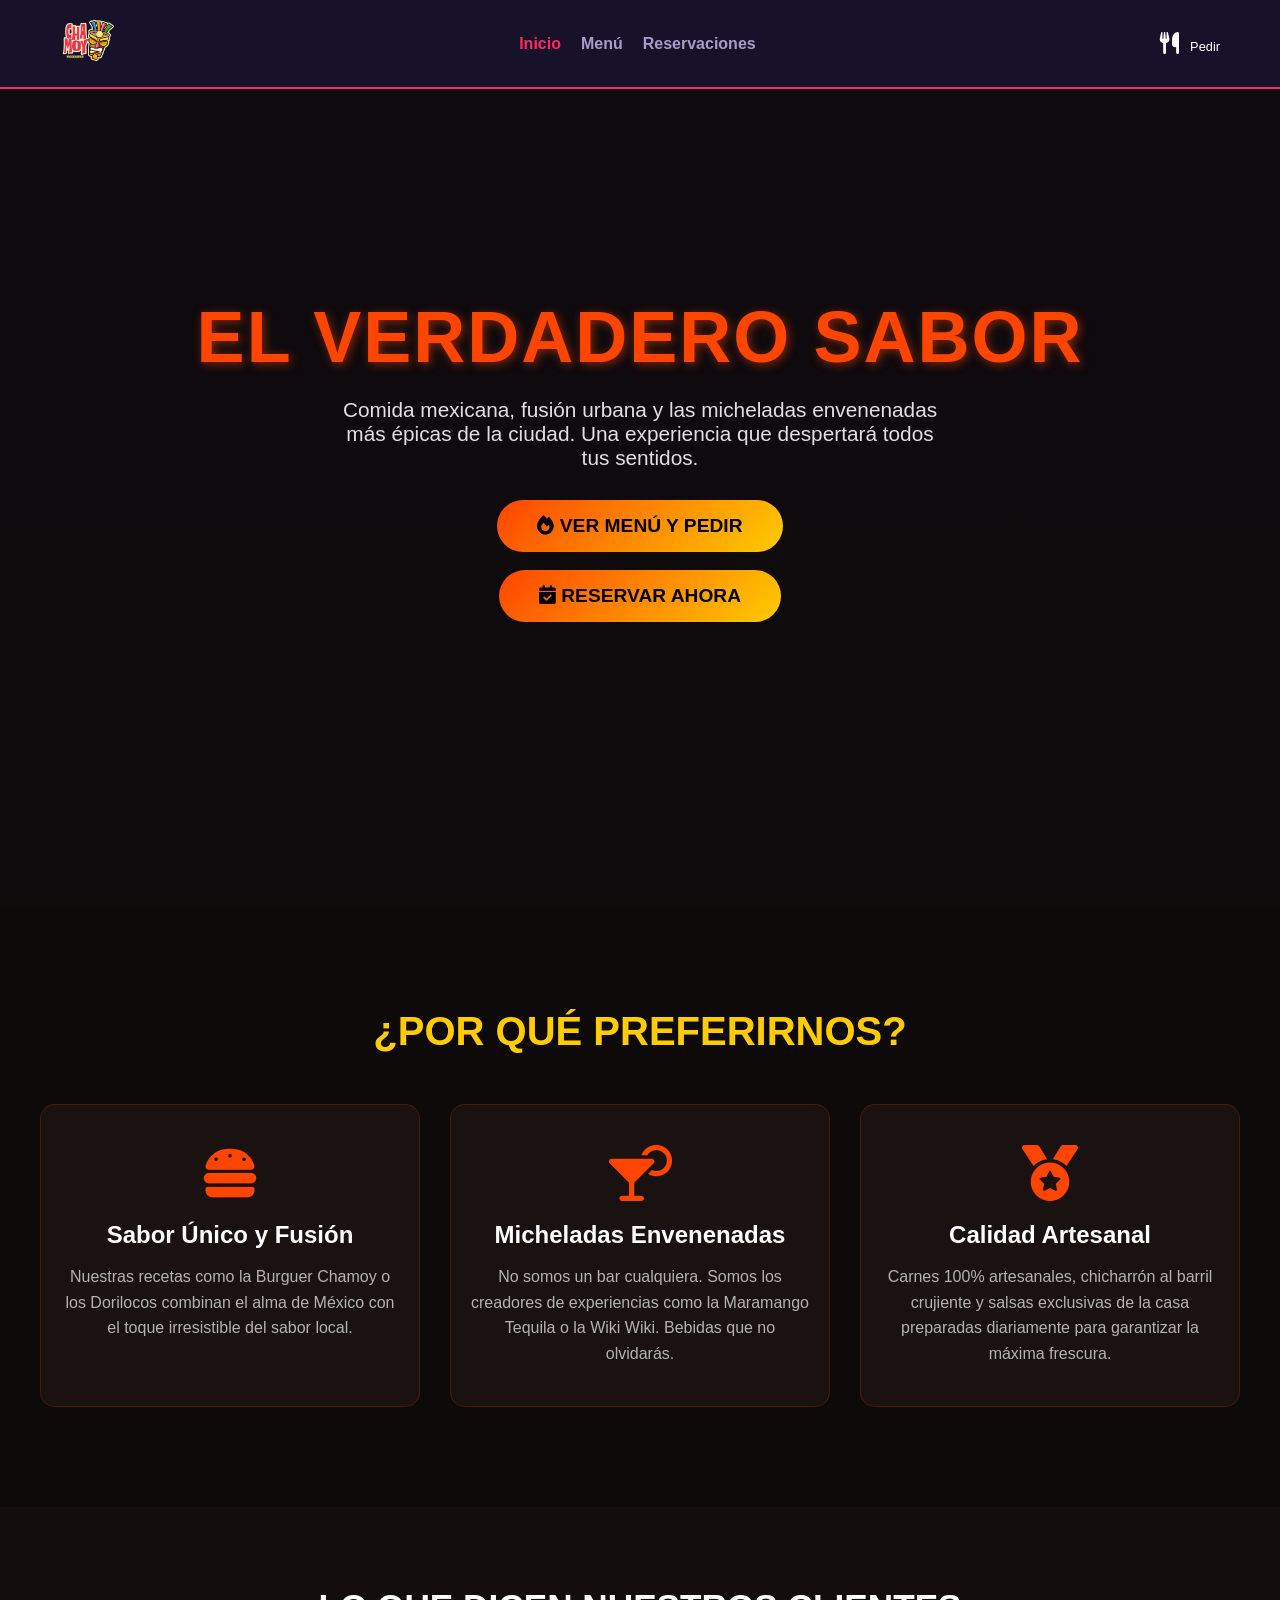
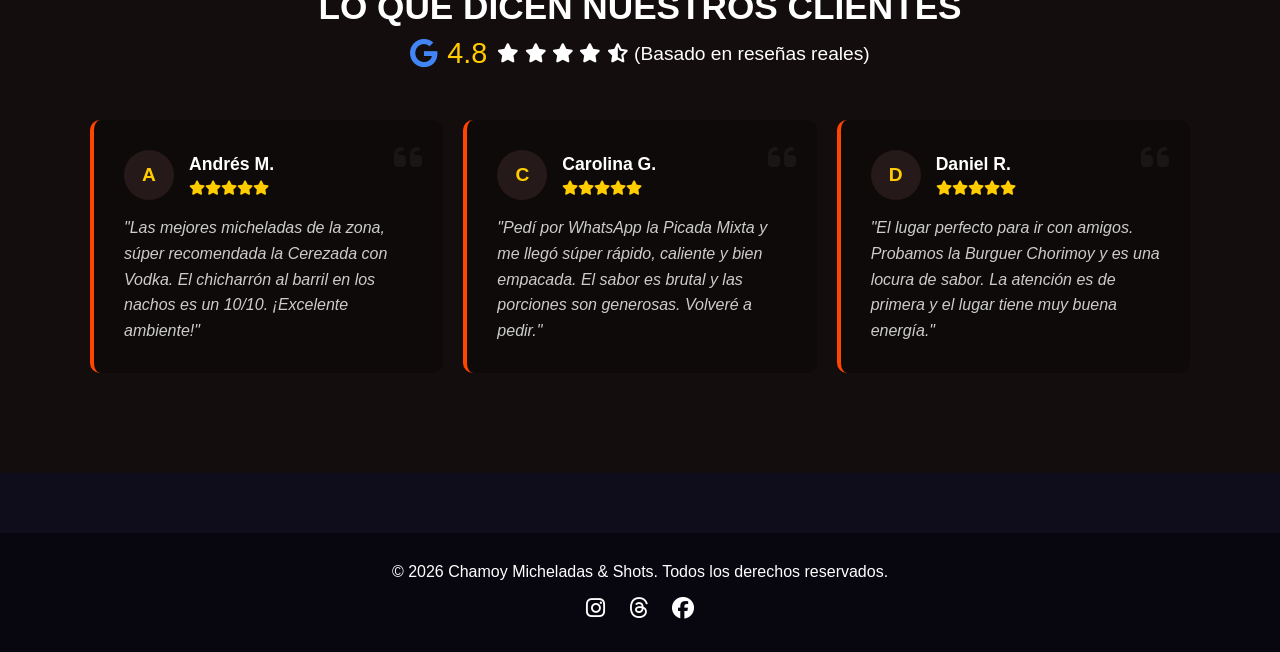
==== index.html @ 5677f217 "first commit" ====
<!DOCTYPE html>
<html lang="es">
<head>
    <meta charset="UTF-8">
    <meta name="viewport" content="width=device-width, initial-scale=1.0">
    <link rel="icon" type="image/png" href="imagenes/logo chamoy-04.png">
    <title>Inicio | Chamoy</title>
    <link rel="stylesheet" href="styles.css">
    <link rel="stylesheet" href="https://cdnjs.cloudflare.com/ajax/libs/font-awesome/6.4.0/css/all.min.css">
    
    <style>
        /* =========================================
           ESTILOS ESPECÍFICOS DE LA PÁGINA DE INICIO
           (Puedes moverlos a tu styles.css luego)
           ========================================= */
        
        /* BANNER PRINCIPAL (HERO) */
        .hero {
            height: 100vh;
            /* Aquí puedes usar la imagen de fondo que creamos antes */
            background: linear-gradient(rgba(15, 10, 10, 0.7), rgba(15, 10, 10, 0.95)), url('fondo.jpg') center/cover;
            display: flex;
            align-items: center;
            justify-content: center;
            text-align: center;
            padding: 0 20px;
            margin-top: -80px; /* Para subir detrás del navbar transparente */
        }
        .hero-content h1 {
            font-size: 4.5rem;
            color: #ff4500;
            text-transform: uppercase;
            letter-spacing: 2px;
            margin-bottom: 20px;
            text-shadow: 2px 2px 10px rgba(255, 69, 0, 0.5);
        }
        .hero-content p {
            font-size: 1.3rem;
            color: #e0e0e0;
            max-width: 600px;
            margin: 0 auto 30px auto;
        }
        .btn-hero {
            background: linear-gradient(135deg, #ff4500, #ffcc00);
            color: black;
            padding: 15px 40px;
            font-size: 1.2rem;
            font-weight: bold;
            text-decoration: none;
            border-radius: 30px;
            text-transform: uppercase;
            transition: transform 0.3s, box-shadow 0.3s;
            display: inline-block;
        }
        .btn-hero:hover {
            transform: translateY(-5px);
            box-shadow: 0 10px 20px rgba(255, 69, 0, 0.4);
        }

        /* SECCIÓN: POR QUÉ PREFERIRNOS */
        .features {
            padding: 100px 20px;
            background-color: #0f0a0a;
            text-align: center;
        }
        .features h2 {
            color: #ffcc00;
            font-size: 2.5rem;
            margin-bottom: 50px;
            text-transform: uppercase;
        }
        .features-grid {
            display: grid;
            grid-template-columns: repeat(auto-fit, minmax(300px, 1fr));
            gap: 30px;
            max-width: 1200px;
            margin: 0 auto;
        }
        .feature-card {
            background: #1a1111;
            padding: 40px 20px;
            border-radius: 15px;
            border: 1px solid rgba(255, 69, 0, 0.2);
            transition: all 0.3s ease;
        }
        .feature-card:hover {
            transform: translateY(-10px);
            border-color: #ff4500;
            box-shadow: 0 10px 25px rgba(255, 69, 0, 0.15);
        }
        .feature-card i {
            font-size: 3.5rem;
            color: #ff4500;
            margin-bottom: 20px;
        }
        .feature-card h3 {
            color: white;
            font-size: 1.5rem;
            margin-bottom: 15px;
        }
        .feature-card p {
            color: #b3b3b3;
            line-height: 1.6;
        }

        /* SECCIÓN: GOOGLE REVIEWS */
        .reviews {
            padding: 80px 20px 100px 20px;
            background: #140d0d;
            text-align: center;
        }
        .reviews h2 {
            color: white;
            font-size: 2.2rem;
            margin-bottom: 10px;
            text-transform: uppercase;
        }
        .maps-rating {
            color: #ffcc00;
            font-size: 1.8rem;
            margin-bottom: 50px;
            display: flex;
            align-items: center;
            justify-content: center;
            gap: 10px;
        }
        .maps-rating span {
            color: white;
            font-size: 1.2rem;
            font-weight: normal;
        }
        .maps-rating .google-icon {
            color: #4285F4; /* Azul Google */
        }
        .reviews-grid {
            display: grid;
            grid-template-columns: repeat(auto-fit, minmax(300px, 1fr));
            gap: 20px;
            max-width: 1100px;
            margin: 0 auto;
        }
        .review-card {
            background: #0f0a0a;
            padding: 30px;
            border-radius: 10px;
            border-left: 4px solid #ff4500;
            text-align: left;
            position: relative;
        }
        .review-card::before {
            content: '\f10d'; /* Icono de comillas de FontAwesome */
            font-family: "Font Awesome 6 Free";
            font-weight: 900;
            position: absolute;
            top: 20px;
            right: 20px;
            font-size: 2rem;
            color: rgba(255, 255, 255, 0.05);
        }
        .reviewer-info {
            display: flex;
            align-items: center;
            gap: 15px;
            margin-bottom: 15px;
        }
        .reviewer-avatar {
            width: 50px;
            height: 50px;
            background: #261919;
            border-radius: 50%;
            display: flex;
            align-items: center;
            justify-content: center;
            color: #ffcc00;
            font-weight: bold;
            font-size: 1.2rem;
        }
        .reviewer-name {
            font-weight: bold;
            color: white;
            font-size: 1.1rem;
        }
        .review-stars {
            color: #ffcc00;
            font-size: 0.9rem;
            margin-top: 5px;
        }
        .review-text {
            color: #cccccc;
            font-style: italic;
            line-height: 1.6;
        }
    </style>
</head>
<body>

    <header>
        <div class="nav-container">
            <a href="index.html" class="logo"><img src="imagenes/logo chamoy-04.png" alt="Chamoy Logo" style="height: 50px;"></a>
            
            <div class="menu-toggle" onclick="toggleMobileMenu()">
                <i class="fa-solid fa-bars"></i>
            </div>

            <nav>
                <ul class="nav-links">
                    <li><a href="index.html" class="active">Inicio</a></li>
                    <li><a href="menu.html">Menú</a></li>
                    <li><a href="reservas.html">Reservaciones</a></li>
                </ul>
            </nav>
            <div class="cart-icon-container" onclick="window.location.href='menu.html'">
                <i class="fa-solid fa-utensils"></i>
                <span style="font-size: 0.8rem; margin-left: 5px;">Pedir</span>
            </div>
        </div>
    </header>

    <section class="hero">
        <div class="hero-content">
            <h1>El Verdadero Sabor</h1>
            <p>Comida mexicana, fusión urbana y las micheladas envenenadas más épicas de la ciudad. Una experiencia que despertará todos tus sentidos.</p>
            <a href="menu.html" class="btn-hero"><i class="fa-solid fa-fire"></i> Ver Menú y Pedir</a> <br> 
            <br>

            <a href="reservas.html" class="btn-hero"><i class="fa-solid fa-calendar-check"></i> Reservar Ahora</a>
        </div>
    </section>

    <section class="features">
        <h2>¿Por qué preferirnos?</h2>
        <div class="features-grid">
            <div class="feature-card">
                <i class="fa-solid fa-burger"></i>
                <h3>Sabor Único y Fusión</h3>
                <p>Nuestras recetas como la Burguer Chamoy o los Dorilocos combinan el alma de México con el toque irresistible del sabor local.</p>
            </div>
            <div class="feature-card">
                <i class="fa-solid fa-martini-glass-citrus"></i>
                <h3>Micheladas Envenenadas</h3>
                <p>No somos un bar cualquiera. Somos los creadores de experiencias como la Maramango Tequila o la Wiki Wiki. Bebidas que no olvidarás.</p>
            </div>
            <div class="feature-card">
                <i class="fa-solid fa-medal"></i>
                <h3>Calidad Artesanal</h3>
                <p>Carnes 100% artesanales, chicharrón al barril crujiente y salsas exclusivas de la casa preparadas diariamente para garantizar la máxima frescura.</p>
            </div>
        </div>
    </section>

    <section class="reviews">
        <h2>Lo que dicen nuestros clientes</h2>
        <div class="maps-rating">
            <i class="fa-brands fa-google google-icon"></i>
            4.8 
            <span>
                <i class="fa-solid fa-star"></i>
                <i class="fa-solid fa-star"></i>
                <i class="fa-solid fa-star"></i>
                <i class="fa-solid fa-star"></i>
                <i class="fa-solid fa-star-half-stroke"></i>
                (Basado en reseñas reales)
            </span>
        </div>

        <div class="reviews-grid">
            <div class="review-card">
                <div class="reviewer-info">
                    <div class="reviewer-avatar">A</div>
                    <div>
                        <div class="reviewer-name">Andrés M.</div>
                        <div class="review-stars">
                            <i class="fa-solid fa-star"></i><i class="fa-solid fa-star"></i><i class="fa-solid fa-star"></i><i class="fa-solid fa-star"></i><i class="fa-solid fa-star"></i>
                        </div>
                    </div>
                </div>
                <p class="review-text">"Las mejores micheladas de la zona, súper recomendada la Cerezada con Vodka. El chicharrón al barril en los nachos es un 10/10. ¡Excelente ambiente!"</p>
            </div>

            <div class="review-card">
                <div class="reviewer-info">
                    <div class="reviewer-avatar">C</div>
                    <div>
                        <div class="reviewer-name">Carolina G.</div>
                        <div class="review-stars">
                            <i class="fa-solid fa-star"></i><i class="fa-solid fa-star"></i><i class="fa-solid fa-star"></i><i class="fa-solid fa-star"></i><i class="fa-solid fa-star"></i>
                        </div>
                    </div>
                </div>
                <p class="review-text">"Pedí por WhatsApp la Picada Mixta y me llegó súper rápido, caliente y bien empacada. El sabor es brutal y las porciones son generosas. Volveré a pedir."</p>
            </div>

            <div class="review-card">
                <div class="reviewer-info">
                    <div class="reviewer-avatar">D</div>
                    <div>
                        <div class="reviewer-name">Daniel R.</div>
                        <div class="review-stars">
                            <i class="fa-solid fa-star"></i><i class="fa-solid fa-star"></i><i class="fa-solid fa-star"></i><i class="fa-solid fa-star"></i><i class="fa-solid fa-star"></i>
                        </div>
                    </div>
                </div>
                <p class="review-text">"El lugar perfecto para ir con amigos. Probamos la Burguer Chorimoy y es una locura de sabor. La atención es de primera y el lugar tiene muy buena energía."</p>
            </div>
        </div>
    </section>

    <footer>
        <div class="footer-container">
            <p>&copy; 2026 Chamoy Micheladas & Shots. Todos los derechos reservados.</p>
            <div class="social-links">
                <a href="https://www.instagram.com/chamoy_micheladas_shots/" target="_blank"><i class="fa-brands fa-instagram"></i></a>
                <a href="https://www.instagram.com/chamoy_micheladas_shots/" target="_blank"><i class="fa-brands fa-threads"></i></a>
                <a href="#" target="_blank"><i class="fa-brands fa-facebook"></i></a>
            </div>
        </div>
    </footer>

</body>
</html>
---- styles.css ----
/* Variables de Estilo Globales */
:root {
    --bg-dark: #0f0c1b;
    --bg-card: #19142d;
    --primary: #ff2a5f; /* Color Neón Chamoy */
    --secondary: #ffb703; /* Color Mango */
    --text-main: #ffffff;
    --text-muted: #a49fc6;
    --font-family: 'Segoe UI', Tahoma, Geneva, Verdana, sans-serif;
}

.logo img.nav-logo {
    height: 50px; /* Puedes ajustar la altura para que quede a tu gusto */
    width: auto;
    display: block;
    transition: transform 0.3s ease;
}

/* Efecto sutil al pasar el mouse */
.logo img.nav-logo:hover {
    transform: scale(1.05);
}

* {
    margin: 0;
    padding: 0;
    box-sizing: border-box;
}

body {
    background-color: var(--bg-dark);
    color: var(--text-main);
    font-family: var(--font-family);
    overflow-x: hidden;
}

/* Encabezado y Navegación */
header {
    background-color: rgba(25, 20, 45, 0.95);
    position: sticky;
    top: 0;
    z-index: 100;
    border-bottom: 2px solid var(--primary);
}
/* =========================================
   MENÚ MÓVIL RESPONSIVE (CELULARES)
   ========================================= */

/* Ocultar el botón hamburguesa en PC */
.menu-toggle {
    display: none;
    color: #ff4500;
    font-size: 1.8rem;
    cursor: pointer;
    margin-right: 15px; /* Separación del carrito */
}

/* Reglas solo para pantallas pequeñas (Celulares y Tablets) */
@media (max-width: 768px) {
    .menu-toggle {
        display: block; /* Mostramos las 3 rayitas */
    }
    
    /* Escondemos el menú normal y lo preparamos para deslizarse */
    .nav-links {
        position:absolute;
        top: 80px; /* Justo debajo del header */
        left: -100%; /* Oculto fuera de la pantalla por la izquierda */
        flex-direction: column;
        background: rgba(15, 10, 10, 0.98); /* Fondo oscuro tipo Chamoy */
        width: 100%;
        text-align: center;
        transition: 0.4s ease-in-out;
        padding: 20px 0;
        border-bottom: 2px solid #ff4500;
        box-shadow: 0 10px 20px rgba(0,0,0,0.5);
    }
    
    /* Esta clase '.active' es la que JS pondrá y quitará */
    .nav-links.active {
        left: 0; /* Desliza el menú hacia adentro */
    }
    
    .nav-links li {
        margin: 20px 0;
    }
}

.nav-container {
    display: flex;
    justify-content: space-between;
    align-items:center;
    max-width: 1200px;
    margin: 0 auto;
    padding: 15px 20px;
}

.logo {
    font-size: 28px;
    font-weight: 800;
    color: var(--text-main);
    text-decoration: none;
    letter-spacing: 1px;
}

.logo span {
    color: var(--primary);
}

.nav-links {
    display: flex;
    list-style: none;
    gap: 20px;
}

.nav-links a {
    color: var(--text-muted);
    text-decoration: none;
    font-weight: 600;
    transition: color 0.3s;
}

.nav-links a:hover, .nav-links a.active {
    color: var(--primary);
}

.cart-icon-container {
    position: relative;
    cursor: pointer;
    font-size: 22px;
}

.cart-count {
    position: absolute;
    top: -10px;
    right: -10px;
    background-color: var(--primary);
    color: white;
    font-size: 12px;
    padding: 2px 6px;
    border-radius: 50%;
}

/* Sección Héroe (Inicio) */
.hero {
    height: 70vh;
    background: linear-gradient(rgba(15, 12, 27, 0.7), rgba(15, 12, 27, 0.9)), 
                url('https://images.unsplash.com/photo-1514362545857-3bc16c4c7d1b?auto=format&fit=crop&w=1200&q=80') no-repeat center center/cover;
    display: flex;
    align-items: center;
    justify-content: center;
    text-align: center;
    padding: 0 20px;
}

.hero-content h1 {
    font-size: 48px;
    margin-bottom: 20px;
}

.highlight {
    color: var(--primary);
    text-shadow: 0 0 10px rgba(255, 42, 95, 0.5);
}

.hero-content p {
    color: var(--text-muted);
    font-size: 18px;
    max-width: 600px;
    margin: 0 auto 30px auto;
}

/* Botones */
.btn {
    display: inline-block;
    padding: 12px 25px;
    border-radius: 25px;
    font-weight: bold;
    text-decoration: none;
    transition: transform 0.2s, background-color 0.3s;
    cursor: pointer;
    border: none;
}

.btn-primary { background-color: var(--primary); color: white; }
.btn-primary:hover { transform: scale(1.05); background-color: #e01f4f; }
.btn-secondary { background-color: transparent; color: white; border: 2px solid white; margin-left: 15px; }
.btn-secondary:hover { background-color: white; color: var(--bg-dark); }
.btn-block { width: 100%; display: block; text-align: center; }

/* Grid de Información */
.info-section {
    max-width: 1200px;
    margin: -50px auto 50px auto;
    padding: 0 20px;
}

.info-grid {
    display: grid;
    grid-template-columns: repeat(auto-fit, minmax(280px, 1fr));
    gap: 20px;
}

.info-card {
    background-color: var(--bg-card);
    padding: 30px;
    border-radius: 15px;
    text-align: center;
    box-shadow: 0 10px 20px rgba(0,0,0,0.3);
    border: 1px solid rgba(255,255,255,0.05);
}

.info-card i {
    font-size: 40px;
    color: var(--secondary);
    margin-bottom: 15px;
}

/* Vista del Menú */
.menu-page {
    max-width: 1200px;
    margin: 40px auto;
    padding: 0 20px;
}

.page-title {
    text-align: center;
    margin-bottom: 40px;
    font-size: 36px;
    border-bottom: 2px solid var(--bg-card);
    padding-bottom: 10px;
}

.menu-category h2 {
    color: var(--secondary);
    margin: 40px 0 20px 0;
}

.products-grid {
    display: grid;
    grid-template-columns: repeat(auto-fit, minmax(265px, 1fr));
    gap: 25px;
}

.product-card {
    background-color: var(--bg-card);
    border-radius: 15px;
    overflow: hidden;
    transition: transform 0.3s;
}

.product-card:hover {
    transform: translateY(-5px);
}

.product-card img {
    width: 100%;
    height: 200px;
    object-fit: cover;
}

.product-info {
    padding: 20px;
}

.product-info h3 { margin-bottom: 10px; }
.product-info p {
    color: var(--text-muted);
    font-size: 14px;
    height: 60px;
    overflow: hidden;
}

.product-meta {
    display: flex;
    justify-content: space-between;
    align-items: center;
    margin-top: 15px;
}

.price {
    font-size: 20px;
    font-weight: 700;
    color: var(--secondary);
}

.btn-add {
    background-color: var(--primary);
    color: white;
    border: none;
    padding: 8px 15px;
    border-radius: 15px;
    cursor: pointer;
}

.product-meta-options {
    display: flex;
    gap: 10px;
    margin-top: 15px;
}

.btn-add-opt {
    flex: 1;
    background-color: #312952;
    border: 1px solid var(--primary);
    color: white;
    padding: 8px 5px;
    border-radius: 8px;
    cursor: pointer;
    font-size: 13px;
    transition: background-color 0.2s;
}

.btn-add-opt:hover { background-color: var(--primary); }

/* Carrito Lateral */
.side-cart {
    position: fixed;
    top: 0;
    right: -350px;
    width: 350px;
    height: 100%;
    background-color: var(--bg-card);
    box-shadow: -5px 0 15px rgba(0,0,0,0.5);
    transition: right 0.3s ease;
    z-index: 1000;
    display: flex;
    flex-direction: column;
}

.side-cart.open { right: 0; }
.cart-header { padding: 20px; border-bottom: 1px solid #312952; display: flex; justify-content: space-between; align-items: center; }
.close-cart { background: none; border: none; color: white; font-size: 30px; cursor: pointer; }
.cart-items { padding: 20px; flex-grow: 1; overflow-y: auto; }
.cart-item { display: flex; justify-content: space-between; margin-bottom: 15px; padding-bottom: 10px; border-bottom: 1px solid rgba(255,255,255,0.05); }
.cart-footer { padding: 20px; border-top: 1px solid #312952; }
.cart-total { font-size: 20px; font-weight: bold; margin-bottom: 15px; display: flex; justify-content: space-between; }

/* Estilos de partículas de vuelo y rebote de carrito */
.fly-particle {
    position: fixed;
    width: 20px;
    height: 20px;
    background: radial-gradient(circle, var(--primary) 0%, rgba(255, 42, 95, 0.4) 70%, transparent 100%);
    box-shadow: 0 0 15px var(--primary);
    border-radius: 50%;
    z-index: 9999;
    pointer-events: none;
    transition: all 0.8s cubic-bezier(0.1, 0.8, 0.25, 1);
}

@keyframes cartBounce {
    0% { transform: scale(1); }
    50% { transform: scale(1.3); }
    100% { transform: scale(1); }
}
.cart-icon-container.bounce {
    animation: cartBounce 0.3s ease-in-out;
}

/* Nuevos controles del carrito */
.cart-item {
    display: flex;
    justify-content: space-between;
    align-items: center;
    margin-bottom: 15px;
    padding-bottom: 10px;
    border-bottom: 1px solid rgba(255,255,255,0.05);
}

.cart-item-details {
    flex: 1;
    padding-right: 10px;
}

.cart-item-details h4 {
    font-size: 14px;
    margin-bottom: 5px;
    color: var(--text-main);
}

.cart-item-details small {
    color: var(--secondary);
    font-weight: bold;
}

.cart-item-controls {
    display: flex;
    align-items: center;
    gap: 8px;
}

.btn-qty {
    background-color: #312952;
    border: 1px solid var(--primary);
    color: white;
    width: 24px;
    height: 24px;
    border-radius: 4px;
    cursor: pointer;
    font-weight: bold;
    display: flex;
    align-items: center;
    justify-content: center;
    transition: all 0.2s;
}

.btn-qty:hover {
    background-color: var(--primary);
}

.qty-display {
    font-weight: bold;
    font-size: 14px;
    min-width: 15px;
    text-align: center;
}

.btn-remove-item {
    background: none;
    border: none;
    color: #ff4500;
    cursor: pointer;
    font-size: 14px;
    padding: 5px;
    transition: color 0.2s;
}

.btn-remove-item:hover {
    color: #ff2a5f;
}

/* Formularios (Reservas) */
.reservation-container {
    display: flex;
    justify-content: center;
    align-items: center;
    min-height: 80vh;
    padding: 20px;
}

.form-box {
    background-color: var(--bg-card);
    padding: 40px;
    border-radius: 20px;
    width: 100%;
    max-width: 500px;
}

.form-box h2 { margin-bottom: 10px; color: var(--primary); }
.form-box p { color: var(--text-muted); margin-bottom: 25px; }
.input-group { margin-bottom: 20px; }
.input-group label { display: block; margin-bottom: 8px; font-size: 14px; }
.input-group input {
    width: 100%;
    padding: 12px;
    background-color: var(--bg-dark);
    border: 1px solid #312952;
    border-radius: 8px;
    color: white;
}
.input-row { display: flex; gap: 15px; }
.input-row .input-group { flex: 1; }

/* Footer */
footer {
    background-color: #08060f;
    padding: 30px 20px;
    margin-top: 60px;
    text-align: center;
}

.footer-container {
    max-width: 1200px;
    margin: 0 auto;
    display: flex;
    flex-direction: column;
    gap: 15px;
    align-items: center;
}

.social-links a {
    color: white;
    font-size: 22px;
    margin: 0 10px;
    transition: color 0.3s;
}

.social-links a:hover { color: var(--primary); }

/* Adaptabilidad móvil */
@media(max-width: 768px) {
    .hero-content h1 { font-size: 32px; }
    .input-row { flex-direction: column; gap: 0; }
}
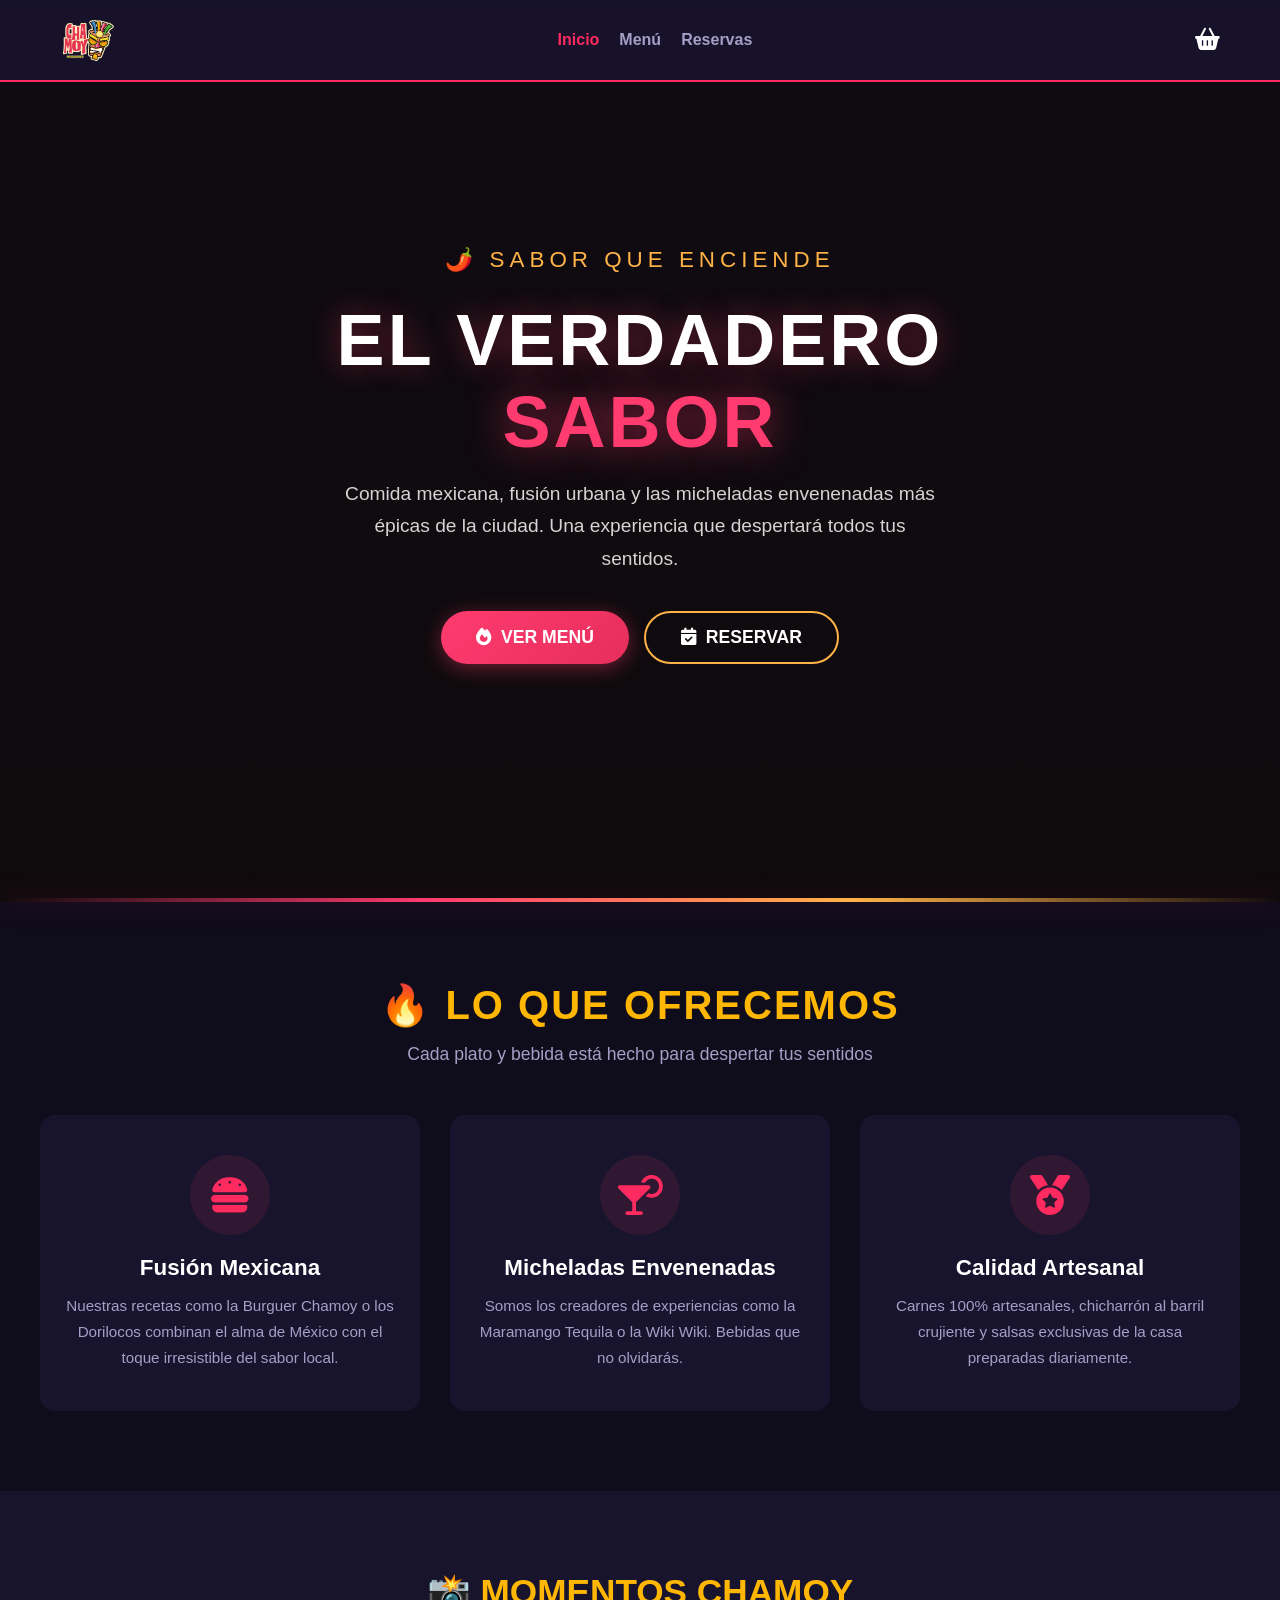
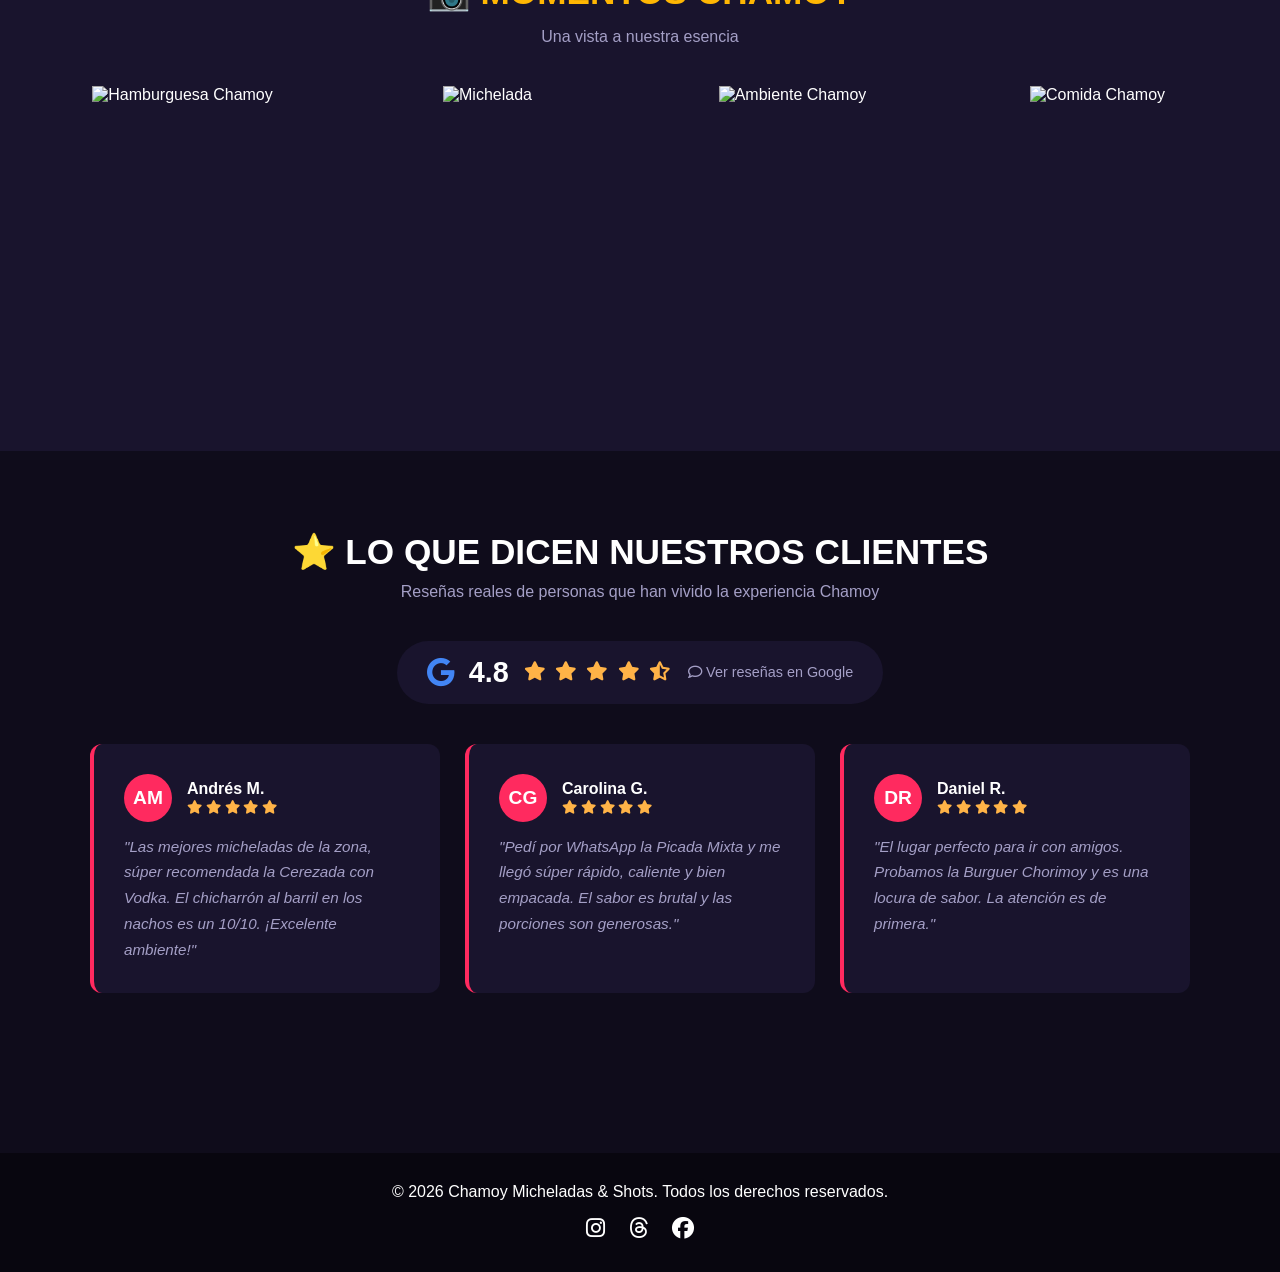
==== commit 3d7d52a7: "Revamp homepage layout and styles Updated styles and content for the homepage, including new hero se" ====
--- a/index.html
+++ b/index.html
@@ -7,307 +7,700 @@
     <title>Inicio | Chamoy</title>
     <link rel="stylesheet" href="styles.css">
     <link rel="stylesheet" href="https://cdnjs.cloudflare.com/ajax/libs/font-awesome/6.4.0/css/all.min.css">
-    
+
     <style>
         /* =========================================
            ESTILOS ESPECÍFICOS DE LA PÁGINA DE INICIO
-           (Puedes moverlos a tu styles.css luego)
            ========================================= */
-        
-        /* BANNER PRINCIPAL (HERO) */
+
+        /* ---------- HERO (BANNER PRINCIPAL) ---------- */
         .hero {
             height: 100vh;
-            /* Aquí puedes usar la imagen de fondo que creamos antes */
-            background: linear-gradient(rgba(15, 10, 10, 0.7), rgba(15, 10, 10, 0.95)), url('fondo.jpg') center/cover;
+            min-height: 600px;
+            background: linear-gradient(rgba(15, 10, 10, 0.6), rgba(15, 10, 10, 0.85)),
+                url('https://images.unsplash.com/photo-1552566626-52f8b828add9?auto=format&fit=crop&w=1920&q=80') center/cover no-repeat;
             display: flex;
             align-items: center;
             justify-content: center;
             text-align: center;
             padding: 0 20px;
-            margin-top: -80px; /* Para subir detrás del navbar transparente */
-        }
+            margin-top: -80px;
+            position: relative;
+        }
+
+        /* Efecto de brillo neón en el borde */
+        .hero::after {
+            content: '';
+            position: absolute;
+            bottom: 0;
+            left: 0;
+            right: 0;
+            height: 4px;
+            background: linear-gradient(90deg, transparent, #ff3b6f, #ffb347, transparent);
+            box-shadow: 0 0 30px rgba(255, 59, 111, 0.3);
+        }
+
+        .hero-content {
+            max-width: 800px;
+            position: relative;
+            z-index: 2;
+        }
+
         .hero-content h1 {
             font-size: 4.5rem;
-            color: #ff4500;
+            font-weight: 900;
+            color: #fff;
+            text-transform: uppercase;
+            letter-spacing: 3px;
+            margin-bottom: 15px;
+            text-shadow: 0 0 30px rgba(255, 59, 111, 0.4);
+        }
+
+        .hero-content h1 .highlight {
+            color: #ff3b6f;
+            text-shadow: 0 0 40px rgba(255, 59, 111, 0.6);
+        }
+
+        .hero-content .subtitle {
+            font-size: 1.4rem;
+            color: #ffb347;
+            font-weight: 300;
+            letter-spacing: 5px;
+            margin-bottom: 20px;
+        }
+
+        .hero-content p {
+            font-size: 1.2rem;
+            color: #d4d4d4;
+            max-width: 600px;
+            margin: 0 auto 35px auto;
+            line-height: 1.7;
+        }
+
+        .hero-buttons {
+            display: flex;
+            gap: 15px;
+            justify-content: center;
+            flex-wrap: wrap;
+        }
+
+        .btn-hero {
+            padding: 14px 35px;
+            font-size: 1.1rem;
+            font-weight: bold;
+            text-decoration: none;
+            border-radius: 50px;
+            text-transform: uppercase;
+            transition: all 0.3s ease;
+            display: inline-flex;
+            align-items: center;
+            gap: 10px;
+        }
+
+        .btn-hero-primary {
+            background: linear-gradient(135deg, #ff3b6f, #e62e5c);
+            color: white;
+            box-shadow: 0 4px 20px rgba(255, 59, 111, 0.4);
+        }
+
+        .btn-hero-primary:hover {
+            transform: translateY(-3px);
+            box-shadow: 0 8px 30px rgba(255, 59, 111, 0.6);
+        }
+
+        .btn-hero-secondary {
+            background: transparent;
+            color: white;
+            border: 2px solid #ffb347;
+        }
+
+        .btn-hero-secondary:hover {
+            background: #ffb347;
+            color: #1a0a0a;
+            transform: translateY(-3px);
+        }
+
+        /* ---------- SECCIÓN: LO QUE OFRECEMOS (Reemplaza "Por qué preferirnos") ---------- */
+        .features {
+            padding: 80px 20px;
+            background: var(--bg-dark);
+            text-align: center;
+        }
+
+        .features h2 {
+            color: var(--secondary);
+            font-size: 2.5rem;
+            margin-bottom: 15px;
             text-transform: uppercase;
             letter-spacing: 2px;
-            margin-bottom: 20px;
-            text-shadow: 2px 2px 10px rgba(255, 69, 0, 0.5);
-        }
-        .hero-content p {
-            font-size: 1.3rem;
-            color: #e0e0e0;
-            max-width: 600px;
-            margin: 0 auto 30px auto;
-        }
-        .btn-hero {
-            background: linear-gradient(135deg, #ff4500, #ffcc00);
-            color: black;
-            padding: 15px 40px;
-            font-size: 1.2rem;
-            font-weight: bold;
-            text-decoration: none;
-            border-radius: 30px;
-            text-transform: uppercase;
-            transition: transform 0.3s, box-shadow 0.3s;
-            display: inline-block;
-        }
-        .btn-hero:hover {
-            transform: translateY(-5px);
-            box-shadow: 0 10px 20px rgba(255, 69, 0, 0.4);
-        }
-
-        /* SECCIÓN: POR QUÉ PREFERIRNOS */
-        .features {
-            padding: 100px 20px;
-            background-color: #0f0a0a;
-            text-align: center;
-        }
-        .features h2 {
-            color: #ffcc00;
-            font-size: 2.5rem;
+        }
+
+        .features .section-subtitle {
+            color: var(--text-muted);
+            font-size: 1.1rem;
             margin-bottom: 50px;
-            text-transform: uppercase;
-        }
+        }
+
         .features-grid {
             display: grid;
-            grid-template-columns: repeat(auto-fit, minmax(300px, 1fr));
+            grid-template-columns: repeat(auto-fit, minmax(280px, 1fr));
             gap: 30px;
             max-width: 1200px;
             margin: 0 auto;
         }
+
         .feature-card {
-            background: #1a1111;
-            padding: 40px 20px;
+            background: var(--bg-card);
+            padding: 40px 25px;
             border-radius: 15px;
-            border: 1px solid rgba(255, 69, 0, 0.2);
+            border: 1px solid var(--border-color);
+            transition: all 0.4s ease;
+            position: relative;
+            overflow: hidden;
+        }
+
+        /* Efecto de borde iluminado */
+        .feature-card::before {
+            content: '';
+            position: absolute;
+            top: -2px;
+            left: -2px;
+            right: -2px;
+            bottom: -2px;
+            background: linear-gradient(135deg, transparent 40%, var(--primary), transparent 60%);
+            border-radius: 16px;
+            opacity: 0;
+            transition: opacity 0.4s ease;
+            z-index: -1;
+        }
+
+        .feature-card:hover::before {
+            opacity: 1;
+        }
+
+        .feature-card:hover {
+            transform: translateY(-8px);
+            border-color: var(--primary);
+            box-shadow: 0 10px 30px rgba(255, 59, 111, 0.15);
+        }
+
+        .feature-card .icon-wrapper {
+            width: 80px;
+            height: 80px;
+            background: rgba(255, 59, 111, 0.1);
+            border-radius: 50%;
+            display: flex;
+            align-items: center;
+            justify-content: center;
+            margin: 0 auto 20px auto;
+            font-size: 2.5rem;
+            color: var(--primary);
             transition: all 0.3s ease;
         }
-        .feature-card:hover {
-            transform: translateY(-10px);
-            border-color: #ff4500;
-            box-shadow: 0 10px 25px rgba(255, 69, 0, 0.15);
-        }
-        .feature-card i {
-            font-size: 3.5rem;
-            color: #ff4500;
-            margin-bottom: 20px;
-        }
+
+        .feature-card:hover .icon-wrapper {
+            background: var(--primary);
+            color: white;
+            transform: scale(1.1);
+        }
+
         .feature-card h3 {
             color: white;
-            font-size: 1.5rem;
+            font-size: 1.4rem;
+            margin-bottom: 12px;
+        }
+
+        .feature-card p {
+            color: var(--text-muted);
+            line-height: 1.7;
+            font-size: 0.95rem;
+        }
+
+        /* ---------- GALERÍA DE IMÁGENES (NUEVA SECCIÓN) ---------- */
+        .gallery-section {
+            padding: 80px 20px;
+            background: var(--bg-card);
+            text-align: center;
+        }
+
+        .gallery-section h2 {
+            color: var(--secondary);
+            font-size: 2.2rem;
             margin-bottom: 15px;
-        }
-        .feature-card p {
-            color: #b3b3b3;
-            line-height: 1.6;
-        }
-
-        /* SECCIÓN: GOOGLE REVIEWS */
+            text-transform: uppercase;
+        }
+
+        .gallery-section .section-subtitle {
+            color: var(--text-muted);
+            margin-bottom: 40px;
+        }
+
+        .gallery-grid {
+            display: grid;
+            grid-template-columns: repeat(auto-fit, minmax(250px, 1fr));
+            gap: 20px;
+            max-width: 1200px;
+            margin: 0 auto;
+        }
+
+        .gallery-item {
+            border-radius: 12px;
+            overflow: hidden;
+            position: relative;
+            aspect-ratio: 1 / 1;
+            cursor: pointer;
+            transition: all 0.3s ease;
+        }
+
+        .gallery-item img {
+            width: 100%;
+            height: 100%;
+            object-fit: cover;
+            transition: transform 0.5s ease;
+        }
+
+        .gallery-item:hover img {
+            transform: scale(1.08);
+        }
+
+        .gallery-item .overlay {
+            position: absolute;
+            bottom: 0;
+            left: 0;
+            right: 0;
+            padding: 30px 20px 20px;
+            background: linear-gradient(transparent, rgba(0, 0, 0, 0.8));
+            color: white;
+            text-align: left;
+            transform: translateY(30px);
+            opacity: 0;
+            transition: all 0.4s ease;
+        }
+
+        .gallery-item:hover .overlay {
+            transform: translateY(0);
+            opacity: 1;
+        }
+
+        .gallery-item .overlay h4 {
+            font-size: 1.1rem;
+            margin-bottom: 5px;
+        }
+
+        .gallery-item .overlay p {
+            font-size: 0.85rem;
+            opacity: 0.8;
+        }
+
+        /* ---------- RESEÑAS DE GOOGLE (CON ENLACE REAL) ---------- */
         .reviews {
-            padding: 80px 20px 100px 20px;
-            background: #140d0d;
+            padding: 80px 20px 100px;
+            background: var(--bg-dark);
             text-align: center;
         }
+
         .reviews h2 {
             color: white;
             font-size: 2.2rem;
             margin-bottom: 10px;
             text-transform: uppercase;
         }
+
+        .reviews .section-subtitle {
+            color: var(--text-muted);
+            margin-bottom: 40px;
+        }
+
         .maps-rating {
-            color: #ffcc00;
+            display: inline-flex;
+            align-items: center;
+            gap: 15px;
+            background: var(--bg-card);
+            padding: 15px 30px;
+            border-radius: 50px;
+            margin-bottom: 40px;
+            border: 1px solid var(--border-color);
+        }
+
+        .maps-rating .google-icon {
+            color: #4285F4;
             font-size: 1.8rem;
-            margin-bottom: 50px;
-            display: flex;
-            align-items: center;
-            justify-content: center;
-            gap: 10px;
-        }
-        .maps-rating span {
-            color: white;
+        }
+
+        .maps-rating .rating-number {
+            color: white;
+            font-size: 1.8rem;
+            font-weight: bold;
+        }
+
+        .maps-rating .stars {
+            color: #ffb347;
             font-size: 1.2rem;
-            font-weight: normal;
-        }
-        .maps-rating .google-icon {
-            color: #4285F4; /* Azul Google */
-        }
+            letter-spacing: 2px;
+        }
+
+        .maps-rating .review-count {
+            color: var(--text-muted);
+            font-size: 0.9rem;
+        }
+
+        .maps-rating .review-count a {
+            color: var(--primary);
+            text-decoration: none;
+        }
+
+        .maps-rating .review-count a:hover {
+            text-decoration: underline;
+        }
+
         .reviews-grid {
             display: grid;
             grid-template-columns: repeat(auto-fit, minmax(300px, 1fr));
-            gap: 20px;
+            gap: 25px;
             max-width: 1100px;
             margin: 0 auto;
         }
+
         .review-card {
-            background: #0f0a0a;
+            background: var(--bg-card);
             padding: 30px;
-            border-radius: 10px;
-            border-left: 4px solid #ff4500;
+            border-radius: 12px;
+            border-left: 4px solid var(--primary);
             text-align: left;
-            position: relative;
-        }
-        .review-card::before {
-            content: '\f10d'; /* Icono de comillas de FontAwesome */
-            font-family: "Font Awesome 6 Free";
-            font-weight: 900;
-            position: absolute;
-            top: 20px;
-            right: 20px;
-            font-size: 2rem;
-            color: rgba(255, 255, 255, 0.05);
-        }
+            transition: all 0.3s ease;
+        }
+
+        .review-card:hover {
+            transform: translateY(-5px);
+            box-shadow: 0 10px 30px rgba(0, 0, 0, 0.3);
+        }
+
         .reviewer-info {
             display: flex;
             align-items: center;
             gap: 15px;
-            margin-bottom: 15px;
-        }
+            margin-bottom: 12px;
+        }
+
         .reviewer-avatar {
-            width: 50px;
-            height: 50px;
-            background: #261919;
+            width: 48px;
+            height: 48px;
+            background: var(--primary);
             border-radius: 50%;
             display: flex;
             align-items: center;
             justify-content: center;
-            color: #ffcc00;
+            color: white;
             font-weight: bold;
             font-size: 1.2rem;
-        }
+            flex-shrink: 0;
+        }
+
         .reviewer-name {
             font-weight: bold;
             color: white;
-            font-size: 1.1rem;
-        }
+            font-size: 1rem;
+        }
+
         .review-stars {
-            color: #ffcc00;
-            font-size: 0.9rem;
-            margin-top: 5px;
-        }
+            color: #ffb347;
+            font-size: 0.85rem;
+            margin-top: 2px;
+        }
+
         .review-text {
-            color: #cccccc;
+            color: var(--text-muted);
+            line-height: 1.7;
+            font-size: 0.95rem;
             font-style: italic;
-            line-height: 1.6;
+        }
+
+        /* ---------- RESPONSIVE ---------- */
+        @media (max-width: 768px) {
+            .hero {
+                margin-top: -70px;
+                min-height: 500px;
+            }
+
+            .hero-content h1 {
+                font-size: 2.8rem;
+            }
+
+            .hero-content .subtitle {
+                font-size: 1rem;
+                letter-spacing: 3px;
+            }
+
+            .hero-content p {
+                font-size: 1rem;
+            }
+
+            .hero-buttons {
+                flex-direction: column;
+                align-items: center;
+            }
+
+            .btn-hero {
+                width: 100%;
+                justify-content: center;
+                padding: 12px 25px;
+                font-size: 1rem;
+            }
+
+            .features h2,
+            .gallery-section h2,
+            .reviews h2 {
+                font-size: 1.8rem;
+            }
+
+            .features-grid,
+            .gallery-grid,
+            .reviews-grid {
+                grid-template-columns: 1fr;
+            }
+
+            .maps-rating {
+                flex-wrap: wrap;
+                justify-content: center;
+                padding: 12px 20px;
+            }
+
+            .gallery-item {
+                aspect-ratio: 4 / 3;
+            }
+        }
+
+        @media (max-width: 480px) {
+            .hero-content h1 {
+                font-size: 2.2rem;
+            }
+
+            .hero-content .subtitle {
+                font-size: 0.85rem;
+                letter-spacing: 2px;
+            }
+
+            .feature-card {
+                padding: 25px 20px;
+            }
+
+            .review-card {
+                padding: 20px;
+            }
         }
     </style>
 </head>
 <body>
 
+    <!-- ============================================= -->
+    <!-- HEADER - NAVEGACIÓN                          -->
+    <!-- ============================================= -->
     <header>
         <div class="nav-container">
-            <a href="index.html" class="logo"><img src="imagenes/logo chamoy-04.png" alt="Chamoy Logo" style="height: 50px;"></a>
-            
+            <a href="index.html" class="logo">
+                <img src="imagenes/logo chamoy-04.png" alt="Chamoy Logo" class="nav-logo">
+            </a>
+
+            <!-- Botón menú móvil -->
             <div class="menu-toggle" onclick="toggleMobileMenu()">
                 <i class="fa-solid fa-bars"></i>
             </div>
 
-            <nav>
-                <ul class="nav-links">
-                    <li><a href="index.html" class="active">Inicio</a></li>
-                    <li><a href="menu.html">Menú</a></li>
-                    <li><a href="reservas.html">Reservaciones</a></li>
-                </ul>
-            </nav>
+            <!-- Enlaces de navegación -->
+            <ul class="nav-links">
+                <li><a href="index.html" class="active">Inicio</a></li>
+                <li><a href="menu.html">Menú</a></li>
+                <li><a href="reservas.html">Reservas</a></li>
+            </ul>
+
+            <!-- Icono del carrito -->
             <div class="cart-icon-container" onclick="window.location.href='menu.html'">
-                <i class="fa-solid fa-utensils"></i>
-                <span style="font-size: 0.8rem; margin-left: 5px;">Pedir</span>
+                <i class="fa-solid fa-basket-shopping"></i>
+                <span id="cart-count" class="cart-count">0</span>
             </div>
         </div>
     </header>
 
+    <!-- ============================================= -->
+    <!-- HERO - BANNER PRINCIPAL                      -->
+    <!-- ============================================= -->
     <section class="hero">
         <div class="hero-content">
-            <h1>El Verdadero Sabor</h1>
+            <p class="subtitle">🌶️ SABOR QUE ENCIENDE</p>
+            <h1>El Verdadero <span class="highlight">Sabor</span></h1>
             <p>Comida mexicana, fusión urbana y las micheladas envenenadas más épicas de la ciudad. Una experiencia que despertará todos tus sentidos.</p>
-            <a href="menu.html" class="btn-hero"><i class="fa-solid fa-fire"></i> Ver Menú y Pedir</a> <br> 
-            <br>
-
-            <a href="reservas.html" class="btn-hero"><i class="fa-solid fa-calendar-check"></i> Reservar Ahora</a>
+            <div class="hero-buttons">
+                <a href="menu.html" class="btn-hero btn-hero-primary">
+                    <i class="fa-solid fa-fire"></i> Ver Menú
+                </a>
+                <a href="reservas.html" class="btn-hero btn-hero-secondary">
+                    <i class="fa-solid fa-calendar-check"></i> Reservar
+                </a>
+            </div>
         </div>
     </section>
 
+    <!-- ============================================= -->
+    <!-- SECCIÓN: LO QUE OFRECEMOS                   -->
+    <!-- ============================================= -->
     <section class="features">
-        <h2>¿Por qué preferirnos?</h2>
+        <h2>🔥 Lo Que Ofrecemos</h2>
+        <p class="section-subtitle">Cada plato y bebida está hecho para despertar tus sentidos</p>
         <div class="features-grid">
             <div class="feature-card">
-                <i class="fa-solid fa-burger"></i>
-                <h3>Sabor Único y Fusión</h3>
+                <div class="icon-wrapper">
+                    <i class="fa-solid fa-burger"></i>
+                </div>
+                <h3>Fusión Mexicana</h3>
                 <p>Nuestras recetas como la Burguer Chamoy o los Dorilocos combinan el alma de México con el toque irresistible del sabor local.</p>
             </div>
             <div class="feature-card">
-                <i class="fa-solid fa-martini-glass-citrus"></i>
+                <div class="icon-wrapper">
+                    <i class="fa-solid fa-martini-glass-citrus"></i>
+                </div>
                 <h3>Micheladas Envenenadas</h3>
-                <p>No somos un bar cualquiera. Somos los creadores de experiencias como la Maramango Tequila o la Wiki Wiki. Bebidas que no olvidarás.</p>
+                <p>Somos los creadores de experiencias como la Maramango Tequila o la Wiki Wiki. Bebidas que no olvidarás.</p>
             </div>
             <div class="feature-card">
-                <i class="fa-solid fa-medal"></i>
+                <div class="icon-wrapper">
+                    <i class="fa-solid fa-medal"></i>
+                </div>
                 <h3>Calidad Artesanal</h3>
-                <p>Carnes 100% artesanales, chicharrón al barril crujiente y salsas exclusivas de la casa preparadas diariamente para garantizar la máxima frescura.</p>
+                <p>Carnes 100% artesanales, chicharrón al barril crujiente y salsas exclusivas de la casa preparadas diariamente.</p>
             </div>
         </div>
     </section>
 
+    <!-- ============================================= -->
+    <!-- SECCIÓN: GALERÍA DE IMÁGENES                -->
+    <!-- ============================================= -->
+    <section class="gallery-section">
+        <h2>📸 Momentos Chamoy</h2>
+        <p class="section-subtitle">Una vista a nuestra esencia</p>
+        <div class="gallery-grid">
+            <!-- Imagen 1 - Burguer -->
+            <div class="gallery-item">
+                <img src="https://images.unsplash.com/photo-1568901346375-23c9450c58cd?auto=format&fit=crop&w=600&q=80" alt="Hamburguesa Chamoy" loading="lazy">
+                <div class="overlay">
+                    <h4>🍔 Burguer Chamoy</h4>
+                    <p>Nuestra hamburguesa insignia</p>
+                </div>
+            </div>
+            <!-- Imagen 2 - Michelada -->
+            <div class="gallery-item">
+                <img src="https://images.unsplash.com/photo-1513558161293-cdaf765ed2fd?auto=format&fit=crop&w=600&q=80" alt="Michelada" loading="lazy">
+                <div class="overlay">
+                    <h4>🍹 Micheladas</h4>
+                    <p>Frutales y envenenadas</p>
+                </div>
+            </div>
+            <!-- Imagen 3 - Ambiente -->
+            <div class="gallery-item">
+                <img src="https://images.unsplash.com/photo-1552566626-52f8b828add9?auto=format&fit=crop&w=600&q=80" alt="Ambiente Chamoy" loading="lazy">
+                <div class="overlay">
+                    <h4>🔥 Ambiente</h4>
+                    <p>El mejor lugar para compartir</p>
+                </div>
+            </div>
+            <!-- Imagen 4 - Comida -->
+            <div class="gallery-item">
+                <img src="https://images.unsplash.com/photo-1551024709-8f23befc6f87?auto=format&fit=crop&w=600&q=80" alt="Comida Chamoy" loading="lazy">
+                <div class="overlay">
+                    <h4>🌮 Picadas</h4>
+                    <p>Para compartir con amigos</p>
+                </div>
+            </div>
+        </div>
+    </section>
+
+    <!-- ============================================= -->
+    <!-- SECCIÓN: RESEÑAS DE GOOGLE (REALES)         -->
+    <!-- ============================================= -->
     <section class="reviews">
-        <h2>Lo que dicen nuestros clientes</h2>
-        <div class="maps-rating">
-            <i class="fa-brands fa-google google-icon"></i>
-            4.8 
-            <span>
-                <i class="fa-solid fa-star"></i>
-                <i class="fa-solid fa-star"></i>
-                <i class="fa-solid fa-star"></i>
-                <i class="fa-solid fa-star"></i>
-                <i class="fa-solid fa-star-half-stroke"></i>
-                (Basado en reseñas reales)
-            </span>
-        </div>
+        <h2>⭐ Lo Que Dicen Nuestros Clientes</h2>
+        <p class="section-subtitle">Reseñas reales de personas que han vivido la experiencia Chamoy</p>
+
+        <!-- Enlace directo a Google Maps -->
+        <a href="https://www.google.com/maps/place/Chamoy/@6.2335536,-75.5574266,17z/data=!3m1!4b1!4m6!3m5!1s0x8e4429003ea4269f:0x154609c068f48586!8m2!3d6.2335536!4d-75.5548517!16s%2Fg%2F11yfqmypfd?entry=ttu" target="_blank" style="text-decoration: none;">
+            <div class="maps-rating">
+                <i class="fa-brands fa-google google-icon"></i>
+                <span class="rating-number">4.8</span>
+                <span class="stars">
+                    <i class="fa-solid fa-star"></i>
+                    <i class="fa-solid fa-star"></i>
+                    <i class="fa-solid fa-star"></i>
+                    <i class="fa-solid fa-star"></i>
+                    <i class="fa-solid fa-star-half-stroke"></i>
+                </span>
+                <span class="review-count">
+                    <i class="fa-regular fa-comment"></i> Ver reseñas en Google
+                </span>
+            </div>
+        </a>
 
         <div class="reviews-grid">
+            <!-- Reseña 1 -->
             <div class="review-card">
                 <div class="reviewer-info">
-                    <div class="reviewer-avatar">A</div>
+                    <div class="reviewer-avatar">AM</div>
                     <div>
                         <div class="reviewer-name">Andrés M.</div>
                         <div class="review-stars">
-                            <i class="fa-solid fa-star"></i><i class="fa-solid fa-star"></i><i class="fa-solid fa-star"></i><i class="fa-solid fa-star"></i><i class="fa-solid fa-star"></i>
+                            <i class="fa-solid fa-star"></i>
+                            <i class="fa-solid fa-star"></i>
+                            <i class="fa-solid fa-star"></i>
+                            <i class="fa-solid fa-star"></i>
+                            <i class="fa-solid fa-star"></i>
                         </div>
                     </div>
                 </div>
                 <p class="review-text">"Las mejores micheladas de la zona, súper recomendada la Cerezada con Vodka. El chicharrón al barril en los nachos es un 10/10. ¡Excelente ambiente!"</p>
             </div>
 
+            <!-- Reseña 2 -->
             <div class="review-card">
                 <div class="reviewer-info">
-                    <div class="reviewer-avatar">C</div>
+                    <div class="reviewer-avatar">CG</div>
                     <div>
                         <div class="reviewer-name">Carolina G.</div>
                         <div class="review-stars">
-                            <i class="fa-solid fa-star"></i><i class="fa-solid fa-star"></i><i class="fa-solid fa-star"></i><i class="fa-solid fa-star"></i><i class="fa-solid fa-star"></i>
+                            <i class="fa-solid fa-star"></i>
+                            <i class="fa-solid fa-star"></i>
+                            <i class="fa-solid fa-star"></i>
+                            <i class="fa-solid fa-star"></i>
+                            <i class="fa-solid fa-star"></i>
                         </div>
                     </div>
                 </div>
-                <p class="review-text">"Pedí por WhatsApp la Picada Mixta y me llegó súper rápido, caliente y bien empacada. El sabor es brutal y las porciones son generosas. Volveré a pedir."</p>
-            </div>
-
+                <p class="review-text">"Pedí por WhatsApp la Picada Mixta y me llegó súper rápido, caliente y bien empacada. El sabor es brutal y las porciones son generosas."</p>
+            </div>
+
+            <!-- Reseña 3 -->
             <div class="review-card">
                 <div class="reviewer-info">
-                    <div class="reviewer-avatar">D</div>
+                    <div class="reviewer-avatar">DR</div>
                     <div>
                         <div class="reviewer-name">Daniel R.</div>
                         <div class="review-stars">
-                            <i class="fa-solid fa-star"></i><i class="fa-solid fa-star"></i><i class="fa-solid fa-star"></i><i class="fa-solid fa-star"></i><i class="fa-solid fa-star"></i>
+                            <i class="fa-solid fa-star"></i>
+                            <i class="fa-solid fa-star"></i>
+                            <i class="fa-solid fa-star"></i>
+                            <i class="fa-solid fa-star"></i>
+                            <i class="fa-solid fa-star"></i>
                         </div>
                     </div>
                 </div>
-                <p class="review-text">"El lugar perfecto para ir con amigos. Probamos la Burguer Chorimoy y es una locura de sabor. La atención es de primera y el lugar tiene muy buena energía."</p>
+                <p class="review-text">"El lugar perfecto para ir con amigos. Probamos la Burguer Chorimoy y es una locura de sabor. La atención es de primera."</p>
             </div>
         </div>
     </section>
 
+    <!-- ============================================= -->
+    <!-- FOOTER                                       -->
+    <!-- ============================================= -->
     <footer>
         <div class="footer-container">
-            <p>&copy; 2026 Chamoy Micheladas & Shots. Todos los derechos reservados.</p>
+            <p>&copy; 2026 Chamoy Micheladas &amp; Shots. Todos los derechos reservados.</p>
             <div class="social-links">
                 <a href="https://www.instagram.com/chamoy_micheladas_shots/" target="_blank"><i class="fa-brands fa-instagram"></i></a>
                 <a href="https://www.instagram.com/chamoy_micheladas_shots/" target="_blank"><i class="fa-brands fa-threads"></i></a>
@@ -316,5 +709,36 @@
         </div>
     </footer>
 
+    <!-- ============================================= -->
+    <!-- SCRIPTS                                      -->
+    <!-- ============================================= -->
+    <script src="cart.js"></script>
+    <script src="whatsapp.js"></script>
+
+    <script>
+        // =============================================
+        // MENÚ MÓVIL (HAMBURGUESA)
+        // =============================================
+        function toggleMobileMenu() {
+            const navLinks = document.querySelector('.nav-links');
+            if (navLinks) {
+                navLinks.classList.toggle('active');
+            }
+        }
+
+        // =============================================
+        // ACTUALIZAR CONTADOR DEL CARRITO
+        // =============================================
+        document.addEventListener('DOMContentLoaded', function() {
+            const cart = JSON.parse(localStorage.getItem('CHAMOY_CART')) || [];
+            const countElement = document.getElementById('cart-count');
+            if (countElement) {
+                const totalItems = cart.reduce((sum, item) => sum + item.quantity, 0);
+                countElement.innerText = totalItems;
+                countElement.style.display = totalItems === 0 ? 'none' : 'inline-block';
+            }
+        });
+    </script>
+
 </body>
-</html>+</html>
--- a/styles.css
+++ b/styles.css
@@ -8,6 +8,175 @@
     --text-muted: #a49fc6;
     --font-family: 'Segoe UI', Tahoma, Geneva, Verdana, sans-serif;
 }
+
+/* ============================================= */
+        /* ESTILOS DEL BOTÓN SUBIR Y WHATSAPP FLOTANTE   */
+        /* ============================================= */
+
+        /* Botón Subir */
+        .btn-scroll-top {
+            position: fixed;
+            bottom: 100px; /* Posicionado arriba del botón de WhatsApp */
+            right: 20px;
+            width: 45px;
+            height: 45px;
+            background-color: #ff4500;
+            color: #fff;
+            border: none;
+            border-radius: 50%;
+            cursor: pointer;
+            display: none; /* Se activa con Javascript */
+            align-items: center;
+            justify-content: center;
+            font-size: 1.2rem;
+            box-shadow: 0 4px 12px rgba(255, 69, 0, 0.4);
+            z-index: 999;
+            transition: transform 0.3s ease, background-color 0.3s ease;
+        }
+        .btn-scroll-top:hover {
+            background-color: #ffcc00;
+            color: #000;
+            transform: translateY(-3px);
+        }
+
+        /* Contenedor WhatsApp */
+        .whatsapp-floating-container {
+            position: fixed;
+            bottom: 25px;
+            right: 20px;
+            z-index: 1000;
+            font-family: 'Poppins', sans-serif;
+        }
+
+        /* Botón WhatsApp */
+        .btn-whatsapp-toggle {
+            width: 60px;
+            height: 60px;
+            background-color: #25d366;
+            color: white;
+            border: none;
+            border-radius: 50%;
+            font-size: 2rem;
+            cursor: pointer;
+            box-shadow: 0 4px 15px rgba(0,0,0,0.4);
+            display: flex;
+            align-items: center;
+            justify-content: center;
+            position: relative;
+            transition: transform 0.3s ease;
+        }
+        .btn-whatsapp-toggle:hover {
+            transform: scale(1.08);
+        }
+
+        /* Notificación roja simulada */
+        .notification-badge {
+            position: absolute;
+            top: -2px;
+            right: -2px;
+            background-color: #ff4500;
+            color: white;
+            border-radius: 50%;
+            padding: 3px 7px;
+            font-size: 0.7rem;
+            font-weight: bold;
+            border: 2px solid #0f0a0a;
+        }
+
+        /* Ventana Emergente FAQ */
+        .whatsapp-faq-window {
+            position: absolute;
+            bottom: 75px;
+            right: 0;
+            width: 320px;
+            background: #1a1111;
+            border: 1px solid rgba(255, 69, 0, 0.2);
+            border-radius: 12px;
+            box-shadow: 0 8px 32px rgba(0, 0, 0, 0.6);
+            overflow: hidden;
+            display: none; /* Controlado por JS */
+            transform-origin: bottom right;
+            animation: fadeInFaq 0.3s ease forwards;
+        }
+
+        @keyframes fadeInFaq {
+            from { opacity: 0; transform: scale(0.9); }
+            to { opacity: 1; transform: scale(1); }
+        }
+
+        /* Cabecera FAQ */
+        .faq-header {
+            background: linear-gradient(135deg, #128c7e, #25d366);
+            padding: 15px;
+            display: flex;
+            align-items: center;
+            gap: 12px;
+            color: white;
+            position: relative;
+        }
+        .faq-avatar {
+            width: 38px;
+            height: 38px;
+            background: #0f0a0a;
+            border-radius: 50%;
+            display: flex;
+            align-items: center;
+            justify-content: center;
+            font-size: 1.2rem;
+        }
+        .faq-header-info h4 { margin: 0; font-size: 0.95rem; font-weight: 600; }
+        .faq-header-info p { margin: 2px 0 0 0; font-size: 0.75rem; opacity: 0.9; }
+        .faq-close {
+            position: absolute;
+            top: 10px;
+            right: 12px;
+            background: none;
+            border: none;
+            color: white;
+            font-size: 1.4rem;
+            cursor: pointer;
+            opacity: 0.7;
+        }
+        .faq-close:hover { opacity: 1; }
+
+        /* Cuerpo FAQ */
+        .faq-body { padding: 15px; }
+        .faq-welcome {
+            color: #ccc;
+            font-size: 0.82rem;
+            margin-top: 0;
+            margin-bottom: 12px;
+            line-height: 1.4;
+        }
+
+        /* Items de Preguntas */
+        .faq-options { display: flex; flex-direction: column; gap: 8px; }
+        .faq-item {
+            display: flex;
+            align-items: center;
+            gap: 10px;
+            background: #261919;
+            color: #fff;
+            padding: 10px 12px;
+            border-radius: 8px;
+            text-decoration: none;
+            font-size: 0.82rem;
+            border: 1px solid rgba(255, 255, 255, 0.05);
+            transition: all 0.2s ease;
+        }
+        .faq-item:hover {
+            background: #ff4500;
+            color: #000;
+            font-weight: 500;
+            transform: translateX(3px);
+        }
+        .faq-item i { color: #ffcc00; font-size: 0.9rem; }
+        .faq-item:hover i { color: #000; }
+
+        /* Ajuste responsivo para pantallas muy pequeñas */
+        @media (max-width: 360px) {
+            .whatsapp-faq-window { width: 280px; }
+        }
 
 .logo img.nav-logo {
     height: 50px; /* Puedes ajustar la altura para que quede a tu gusto */
@@ -492,4 +661,4 @@
 @media(max-width: 768px) {
     .hero-content h1 { font-size: 32px; }
     .input-row { flex-direction: column; gap: 0; }
-}+}
